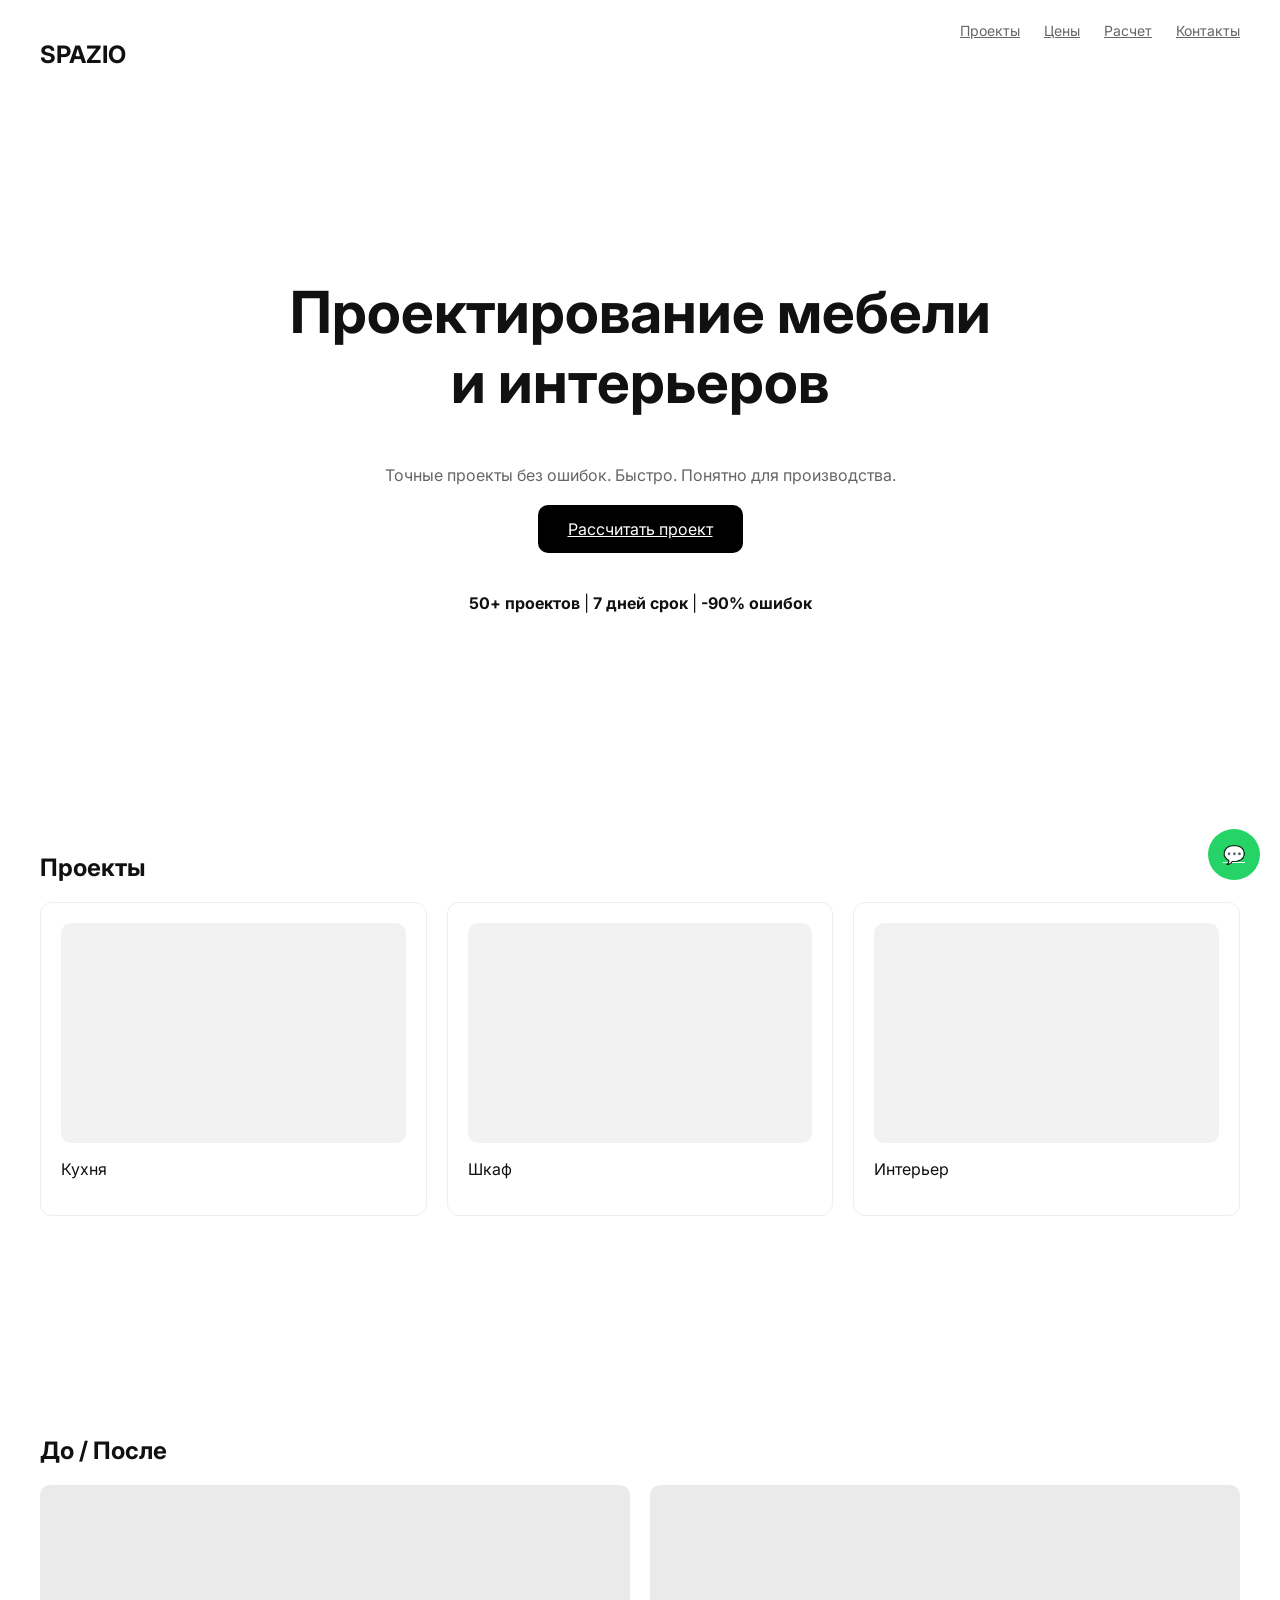
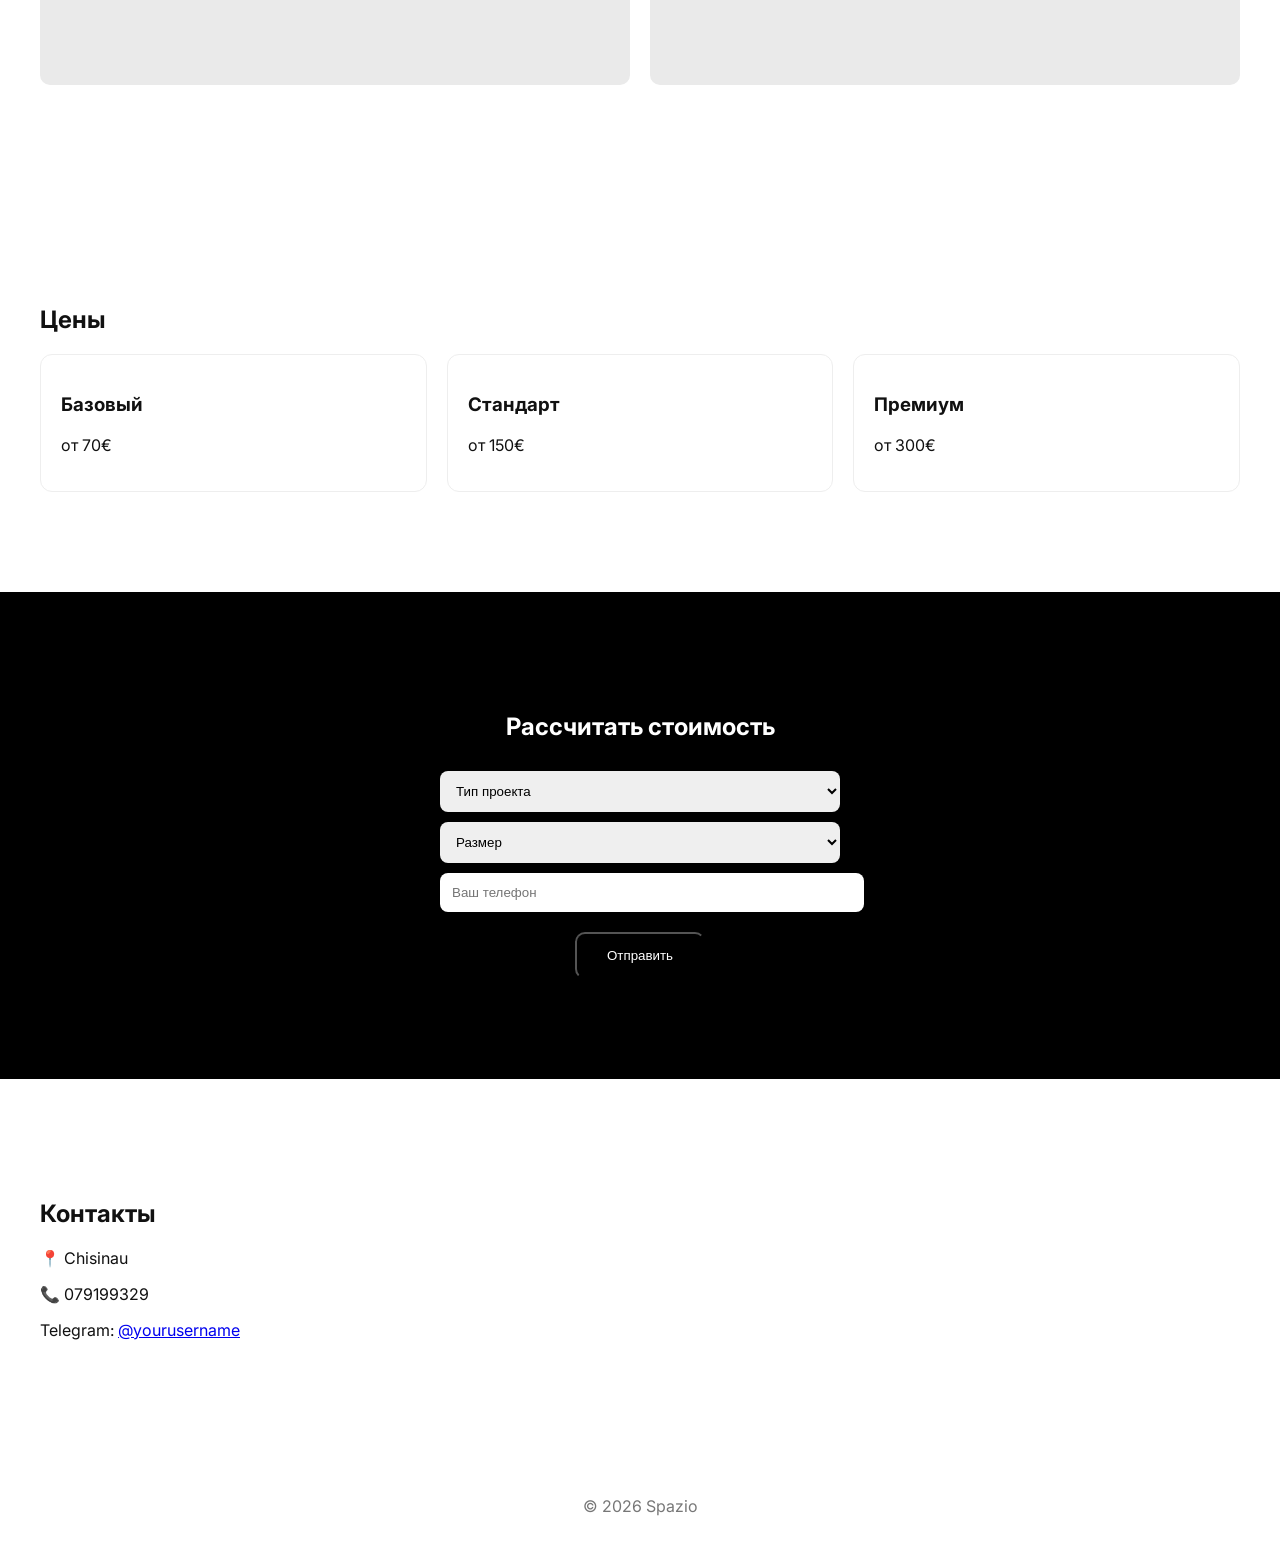
==== index.html @ 17d6f201 "Create index.html" ====
<!DOCTYPE html>
<html lang="ru">
<head>
<meta charset="UTF-8">
<meta name="viewport" content="width=device-width, initial-scale=1.0">

<title>Spazio — Проектирование мебели</title>

<link href="https://fonts.googleapis.com/css2?family=Inter:wght@300;400;500;600;700&display=swap" rel="stylesheet">

<style>
body {
  font-family: 'Inter', sans-serif;
  margin: 0;
  background: #fff;
  color: #111;
}

.container {
  max-width: 1200px;
  margin: auto;
  padding: 20px;
}

header {
  display: flex;
  justify-content: space-between;
  padding: 20px;
}

nav a {
  margin-left: 20px;
  color: #666;
  font-size: 14px;
}

.hero {
  text-align: center;
  padding: 120px 20px;
}

.hero h1 {
  font-size: 58px;
}

.hero p {
  color: #666;
  max-width: 600px;
  margin: auto;
}

.btn {
  background: #000;
  color: #fff;
  padding: 14px 30px;
  border-radius: 10px;
  display: inline-block;
  margin-top: 20px;
}

.section {
  padding: 100px 0;
}

.grid {
  display: grid;
  gap: 20px;
}

.grid-3 {
  grid-template-columns: repeat(auto-fit, minmax(280px, 1fr));
}

.card {
  border: 1px solid #eee;
  padding: 20px;
  border-radius: 12px;
  transition: 0.3s;
}

.card:hover {
  transform: translateY(-8px);
}

.project {
  height: 220px;
  background: #f2f2f2;
  border-radius: 10px;
}

.before-after {
  display: grid;
  grid-template-columns: 1fr 1fr;
  gap: 20px;
}

.block {
  height: 200px;
  background: #eaeaea;
  border-radius: 10px;
}

.dark {
  background: #000;
  color: #fff;
  text-align: center;
}

input, select {
  width: 100%;
  padding: 12px;
  margin-top: 10px;
  border: none;
  border-radius: 8px;
}

.quiz {
  max-width: 400px;
  margin: auto;
}

footer {
  text-align: center;
  padding: 40px;
  color: #777;
}

.whatsapp {
  position: fixed;
  bottom: 20px;
  right: 20px;
  background: #25D366;
  color: #fff;
  padding: 15px;
  border-radius: 50%;
  font-size: 18px;
}
</style>
</head>

<body>

<header class="container">
  <h2>SPAZIO</h2>
  <nav>
    <a href="#projects">Проекты</a>
    <a href="#prices">Цены</a>
    <a href="#quiz">Расчет</a>
    <a href="#contacts">Контакты</a>
  </nav>
</header>

<section class="hero">
  <h1>Проектирование мебели<br>и интерьеров</h1>
  <p>Точные проекты без ошибок. Быстро. Понятно для производства.</p>
  <a href="#quiz" class="btn">Рассчитать проект</a>

  <div style="margin-top:40px;">
    <b>50+ проектов</b> | <b>7 дней срок</b> | <b>-90% ошибок</b>
  </div>
</section>

<section id="projects" class="section container">
  <h2>Проекты</h2>
  <div class="grid grid-3">
    <div class="card"><div class="project"></div><p>Кухня</p></div>
    <div class="card"><div class="project"></div><p>Шкаф</p></div>
    <div class="card"><div class="project"></div><p>Интерьер</p></div>
  </div>
</section>

<section class="section container">
  <h2>До / После</h2>
  <div class="before-after">
    <div class="block"></div>
    <div class="block"></div>
  </div>
</section>

<section id="prices" class="section container">
  <h2>Цены</h2>
  <div class="grid grid-3">
    <div class="card"><h3>Базовый</h3><p>от 70€</p></div>
    <div class="card"><h3>Стандарт</h3><p>от 150€</p></div>
    <div class="card"><h3>Премиум</h3><p>от 300€</p></div>
  </div>
</section>

<section id="quiz" class="section dark">
  <h2>Рассчитать стоимость</h2>

  <div class="quiz">
    <select id="type">
      <option>Тип проекта</option>
      <option>Кухня</option>
      <option>Шкаф</option>
    </select>

    <select id="size">
      <option>Размер</option>
      <option>Маленький</option>
      <option>Средний</option>
    </select>

    <input id="phone" placeholder="Ваш телефон">

    <button class="btn" onclick="send()">Отправить</button>
  </div>
</section>

<section id="contacts" class="section container">
  <h2>Контакты</h2>
  <p>📍 Chisinau</p>
  <p>📞 079199329</p>
  <p>
    Telegram: <a href="https://t.me/yourusername">@yourusername</a>
  </p>
</section>

<a class="whatsapp" href="https://wa.me/37379199329">💬</a>

<footer>
  © 2026 Spazio
</footer>

<script>
function send() {
  let type = document.getElementById('type').value;
  let size = document.getElementById('size').value;
  let phone = document.getElementById('phone').value;

  let text = Заявка SPAZIO:%0AТип: ${type}%0AРазмер: ${size}%0AТелефон: ${phone};

  window.open(`https://t.me/share/url?text=${text}`);
}
</script>

</body>
</html>
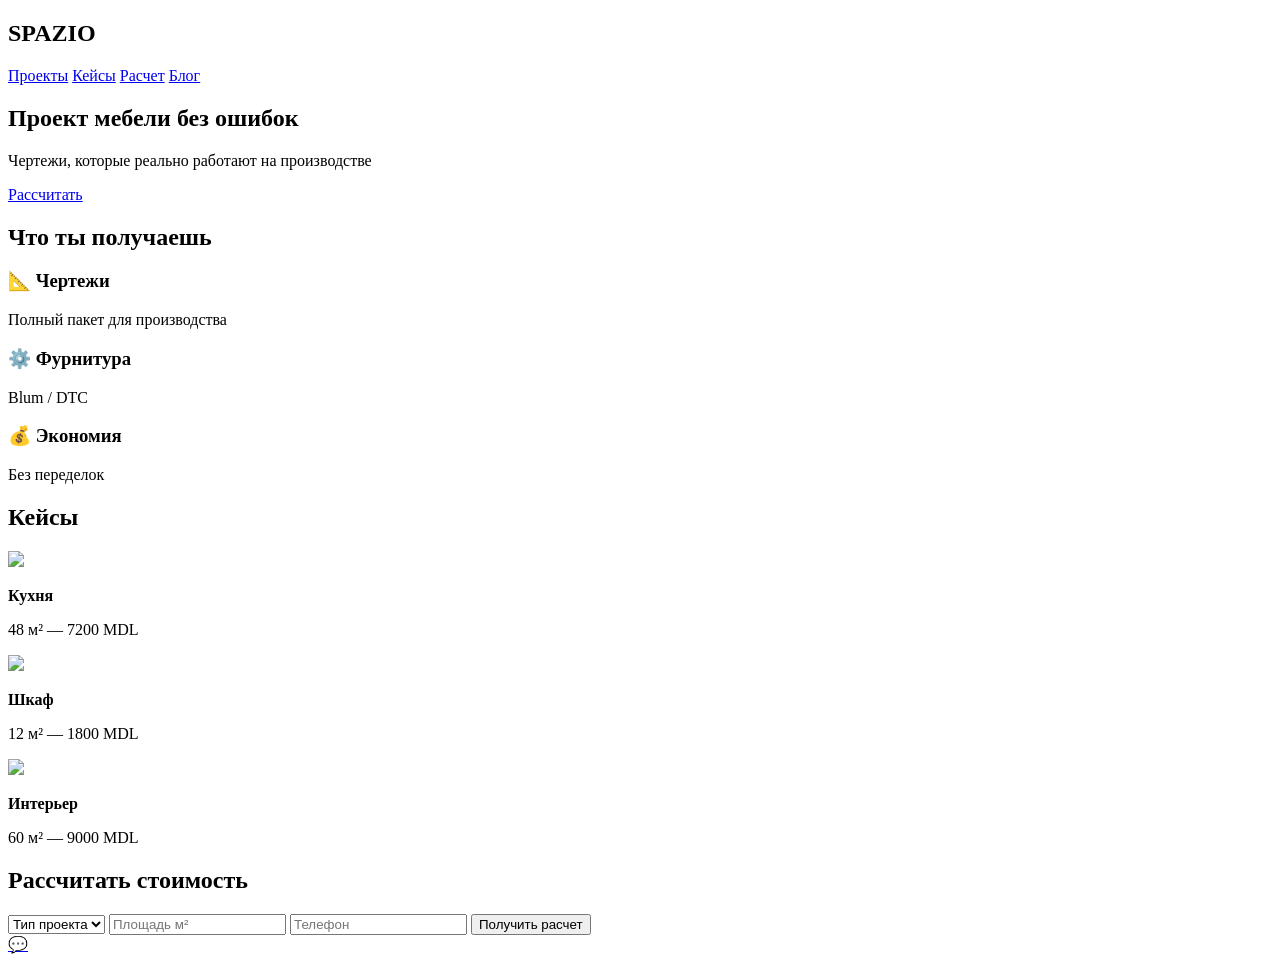
==== commit e489a461: "Update index.html" ====
--- a/index.html
+++ b/index.html
@@ -3,186 +3,68 @@
 <head>
 <meta charset="UTF-8">
 <meta name="viewport" content="width=device-width, initial-scale=1.0">
-
-<title>Spazio — Проектирование мебели</title>
-
-<link href="https://fonts.googleapis.com/css2?family=Inter:wght@300;400;500;600;700&display=swap" rel="stylesheet">
-
-<style>
-body {
-  font-family: 'Inter', sans-serif;
-  margin: 0;
-  background: #fff;
-  color: #111;
-}
-
-.container {
-  max-width: 1200px;
-  margin: auto;
-  padding: 20px;
-}
-
-header {
-  display: flex;
-  justify-content: space-between;
-  padding: 20px;
-}
-
-nav a {
-  margin-left: 20px;
-  color: #666;
-  font-size: 14px;
-}
-
-.hero {
-  text-align: center;
-  padding: 120px 20px;
-}
-
-.hero h1 {
-  font-size: 58px;
-}
-
-.hero p {
-  color: #666;
-  max-width: 600px;
-  margin: auto;
-}
-
-.btn {
-  background: #000;
-  color: #fff;
-  padding: 14px 30px;
-  border-radius: 10px;
-  display: inline-block;
-  margin-top: 20px;
-}
-
-.section {
-  padding: 100px 0;
-}
-
-.grid {
-  display: grid;
-  gap: 20px;
-}
-
-.grid-3 {
-  grid-template-columns: repeat(auto-fit, minmax(280px, 1fr));
-}
-
-.card {
-  border: 1px solid #eee;
-  padding: 20px;
-  border-radius: 12px;
-  transition: 0.3s;
-}
-
-.card:hover {
-  transform: translateY(-8px);
-}
-
-.project {
-  height: 220px;
-  background: #f2f2f2;
-  border-radius: 10px;
-}
-
-.before-after {
-  display: grid;
-  grid-template-columns: 1fr 1fr;
-  gap: 20px;
-}
-
-.block {
-  height: 200px;
-  background: #eaeaea;
-  border-radius: 10px;
-}
-
-.dark {
-  background: #000;
-  color: #fff;
-  text-align: center;
-}
-
-input, select {
-  width: 100%;
-  padding: 12px;
-  margin-top: 10px;
-  border: none;
-  border-radius: 8px;
-}
-
-.quiz {
-  max-width: 400px;
-  margin: auto;
-}
-
-footer {
-  text-align: center;
-  padding: 40px;
-  color: #777;
-}
-
-.whatsapp {
-  position: fixed;
-  bottom: 20px;
-  right: 20px;
-  background: #25D366;
-  color: #fff;
-  padding: 15px;
-  border-radius: 50%;
-  font-size: 18px;
-}
-</style>
+<title>Spazio — Проект мебели</title>
+<link href="https://fonts.googleapis.com/css2?family=Inter:wght@300;400;600;700&display=swap" rel="stylesheet">
+<link rel="stylesheet" href="style.css">
 </head>
-
 <body>
 
-<header class="container">
+<header class="container header">
   <h2>SPAZIO</h2>
   <nav>
     <a href="#projects">Проекты</a>
-    <a href="#prices">Цены</a>
+    <a href="#cases">Кейсы</a>
     <a href="#quiz">Расчет</a>
-    <a href="#contacts">Контакты</a>
+    <a href="blog.html">Блог</a>
   </nav>
 </header>
 
 <section class="hero">
-  <h1>Проектирование мебели<br>и интерьеров</h1>
-  <p>Точные проекты без ошибок. Быстро. Понятно для производства.</p>
-  <a href="#quiz" class="btn">Рассчитать проект</a>
+  <h1 class="fade-up">Проект мебели без ошибок</h1>
+  <p class="fade-up delay">Чертежи, которые реально работают на производстве</p>
+  <a href="#quiz" class="btn fade-up delay2">Рассчитать</a>
+</section>
 
-  <div style="margin-top:40px;">
-    <b>50+ проектов</b> | <b>7 дней срок</b> | <b>-90% ошибок</b>
+<section id="projects" class="section container">
+  <h2>Что ты получаешь</h2>
+  <div class="grid grid-3">
+    <div class="card hover">
+      <h3>📐 Чертежи</h3>
+      <p>Полный пакет для производства</p>
+    </div>
+    <div class="card hover">
+      <h3>⚙️ Фурнитура</h3>
+      <p>Blum / DTC</p>
+    </div>
+    <div class="card hover">
+      <h3>💰 Экономия</h3>
+      <p>Без переделок</p>
+    </div>
   </div>
 </section>
 
-<section id="projects" class="section container">
-  <h2>Проекты</h2>
+<section id="cases" class="section container">
+  <h2>Кейсы</h2>
   <div class="grid grid-3">
-    <div class="card"><div class="project"></div><p>Кухня</p></div>
-    <div class="card"><div class="project"></div><p>Шкаф</p></div>
-    <div class="card"><div class="project"></div><p>Интерьер</p></div>
-  </div>
-</section>
 
-<section class="section container">
-  <h2>До / После</h2>
-  <div class="before-after">
-    <div class="block"></div>
-    <div class="block"></div>
-  </div>
-</section>
+    <div class="card">
+      <img src="https://images.unsplash.com/photo-1556911220-e15b29be8c8f">
+      <p><b>Кухня</b></p>
+      <p>48 м² — 7200 MDL</p>
+    </div>
 
-<section id="prices" class="section container">
-  <h2>Цены</h2>
-  <div class="grid grid-3">
-    <div class="card"><h3>Базовый</h3><p>от 70€</p></div>
-    <div class="card"><h3>Стандарт</h3><p>от 150€</p></div>
-    <div class="card"><h3>Премиум</h3><p>от 300€</p></div>
+    <div class="card">
+      <img src="https://images.unsplash.com/photo-1595526114035-0d45ed16cfbf">
+      <p><b>Шкаф</b></p>
+      <p>12 м² — 1800 MDL</p>
+    </div>
+
+    <div class="card">
+      <img src="https://images.unsplash.com/photo-1505691938895-1758d7feb511">
+      <p><b>Интерьер</b></p>
+      <p>60 м² — 9000 MDL</p>
+    </div>
+
   </div>
 </section>
 
@@ -196,44 +78,15 @@
       <option>Шкаф</option>
     </select>
 
-    <select id="size">
-      <option>Размер</option>
-      <option>Маленький</option>
-      <option>Средний</option>
-    </select>
+    <input id="area" placeholder="Площадь м²">
+    <input id="phone" placeholder="Телефон">
 
-    <input id="phone" placeholder="Ваш телефон">
-
-    <button class="btn" onclick="send()">Отправить</button>
+    <button class="btn" onclick="send()">Получить расчет</button>
   </div>
 </section>
 
-<section id="contacts" class="section container">
-  <h2>Контакты</h2>
-  <p>📍 Chisinau</p>
-  <p>📞 079199329</p>
-  <p>
-    Telegram: <a href="https://t.me/yourusername">@yourusername</a>
-  </p>
-</section>
+<a class="floating" href="https://t.me/share/url">💬</a>
 
-<a class="whatsapp" href="https://wa.me/37379199329">💬</a>
-
-<footer>
-  © 2026 Spazio
-</footer>
-
-<script>
-function send() {
-  let type = document.getElementById('type').value;
-  let size = document.getElementById('size').value;
-  let phone = document.getElementById('phone').value;
-
-  let text = Заявка SPAZIO:%0AТип: ${type}%0AРазмер: ${size}%0AТелефон: ${phone};
-
-  window.open(`https://t.me/share/url?text=${text}`);
-}
-</script>
-
+<script src="script.js"></script>
 </body>
 </html>
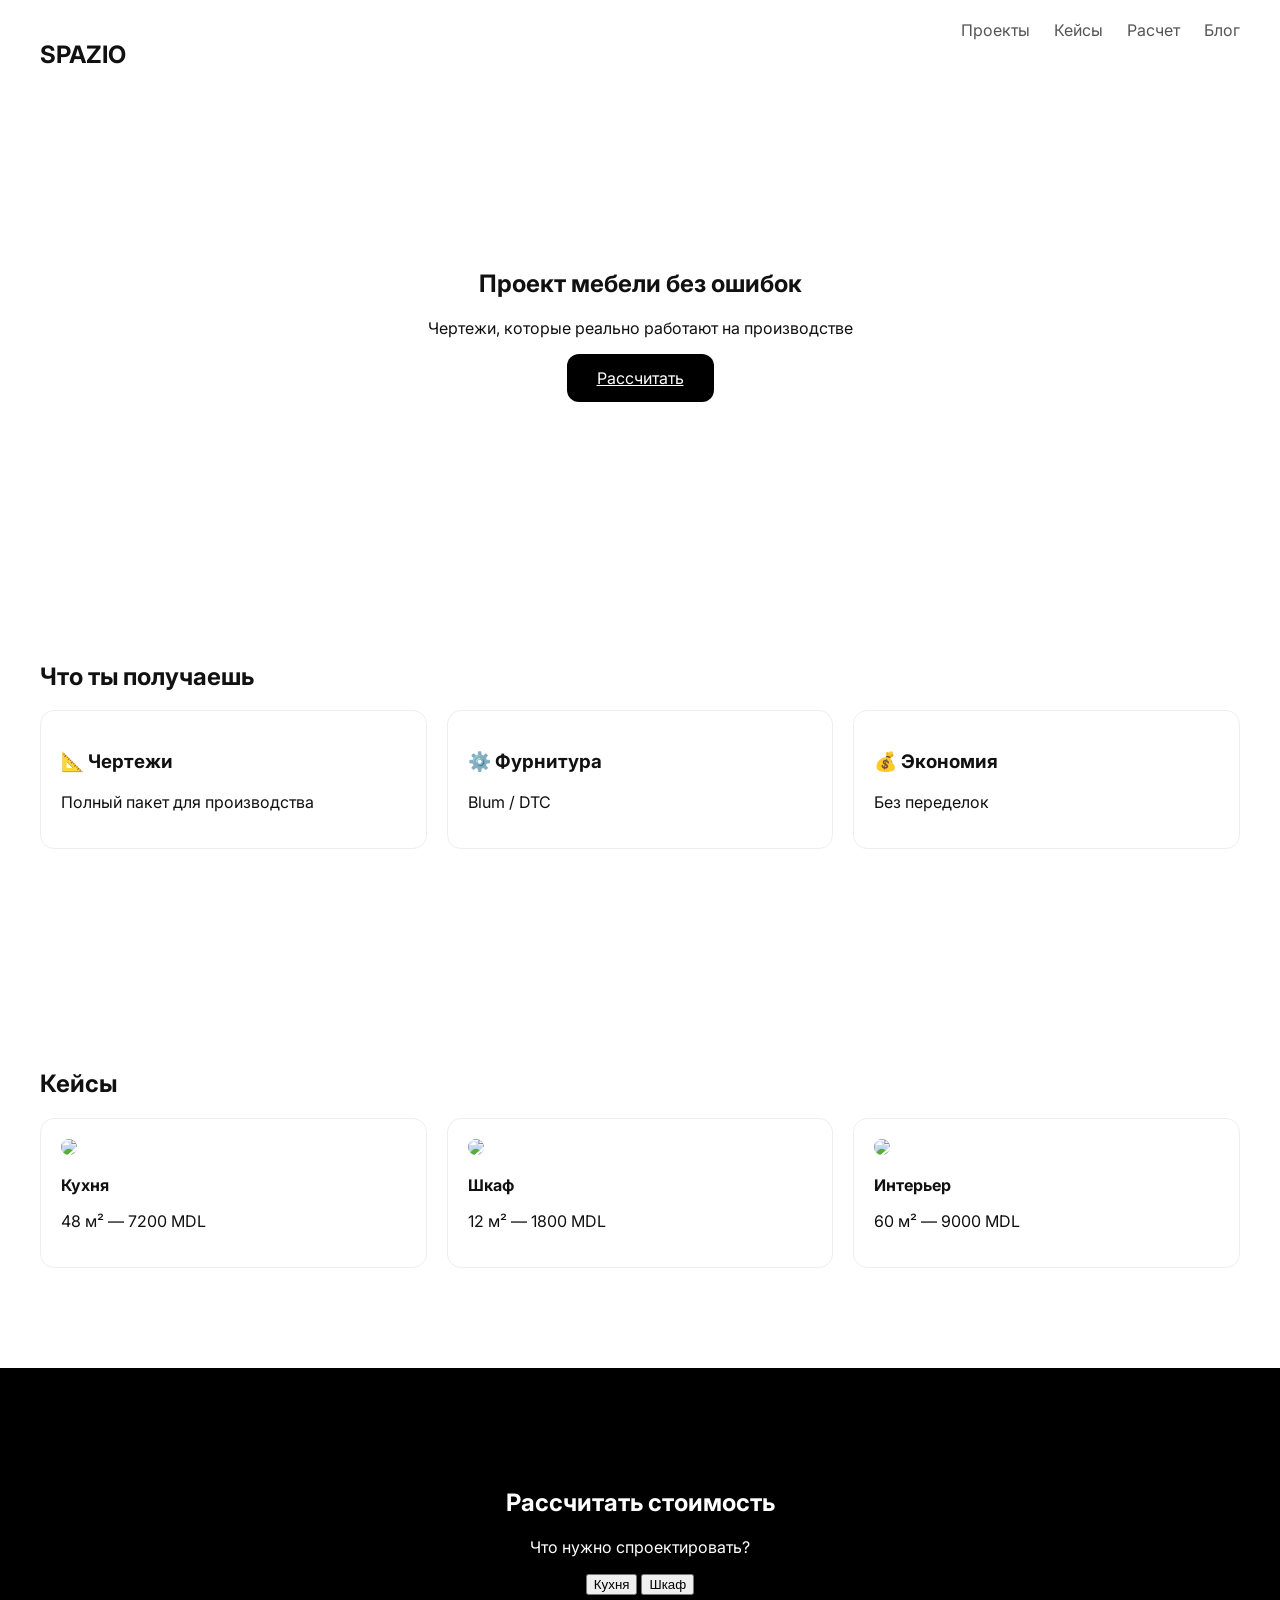
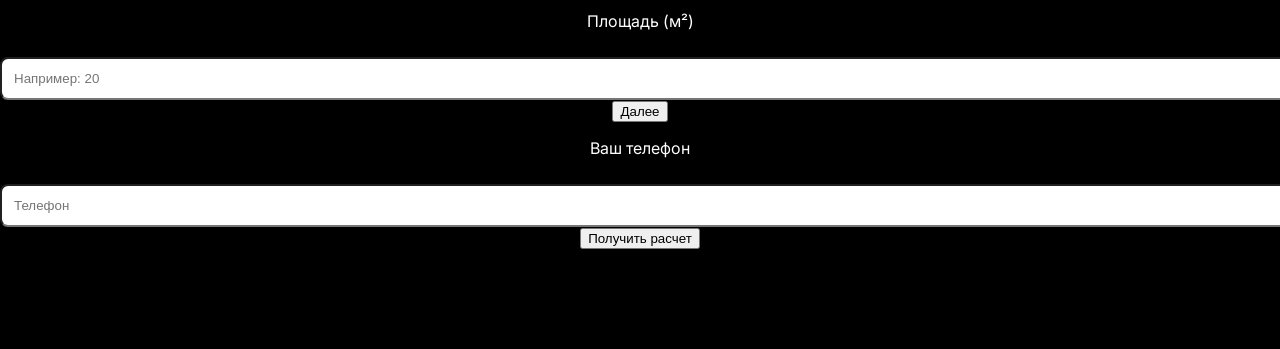
==== commit c13b368d: "Update index.html" ====
--- a/index.html
+++ b/index.html
@@ -67,25 +67,36 @@
 
   </div>
 </section>
-
 <section id="quiz" class="section dark">
   <h2>Рассчитать стоимость</h2>
 
-  <div class="quiz">
-    <select id="type">
-      <option>Тип проекта</option>
-      <option>Кухня</option>
-      <option>Шкаф</option>
-    </select>
+  <div class="quiz-box">
 
-    <input id="area" placeholder="Площадь м²">
-    <input id="phone" placeholder="Телефон">
+    <div class="progress">
+      <div class="progress-bar" id="progress"></div>
+    </div>
 
-    <button class="btn" onclick="send()">Получить расчет</button>
+    <div class="step active" data-step="1">
+      <p>Что нужно спроектировать?</p>
+      <button onclick="nextStep(1, 'Кухня')">Кухня</button>
+      <button onclick="nextStep(1, 'Шкаф')">Шкаф</button>
+    </div>
+
+    <div class="step" data-step="2">
+      <p>Площадь (м²)</p>
+      <input id="area" type="number" placeholder="Например: 20">
+      <button onclick="nextStep(2)">Далее</button>
+    </div>
+
+    <div class="step" data-step="3">
+      <p>Ваш телефон</p>
+      <input id="phone" placeholder="Телефон">
+      <div id="priceBox"></div>
+      <button onclick="send()">Получить расчет</button>
+    </div>
+
   </div>
 </section>
-
-<a class="floating" href="https://t.me/share/url">💬</a>
 
 <script src="script.js"></script>
 </body>
--- a/style.css
+++ b/style.css
@@ -0,0 +1,101 @@
+body {
+  font-family: 'Inter', sans-serif;
+  margin: 0;
+  background: #fff;
+  color: #111;
+}
+
+.container {
+  max-width: 1200px;
+  margin: auto;
+  padding: 20px;
+}
+
+.header {
+  display: flex;
+  justify-content: space-between;
+}
+
+nav a {
+  margin-left: 20px;
+  text-decoration: none;
+  color: #555;
+}
+
+.hero {
+  text-align: center;
+  padding: 140px 20px;
+}
+
+.btn {
+  background: black;
+  color: white;
+  padding: 14px 30px;
+  border-radius: 12px;
+  display: inline-block;
+}
+
+.section {
+  padding: 100px 0;
+}
+
+.grid {
+  display: grid;
+  gap: 20px;
+}
+
+.grid-3 {
+  grid-template-columns: repeat(auto-fit, minmax(280px, 1fr));
+}
+
+.card {
+  border: 1px solid #eee;
+  padding: 20px;
+  border-radius: 14px;
+  transition: 0.3s;
+}
+
+.card img {
+  width: 100%;
+  border-radius: 10px;
+}
+
+.hover:hover {
+  transform: translateY(-10px) scale(1.03);
+}
+
+.dark {
+  background: black;
+  color: white;
+  text-align: center;
+}
+
+input, select {
+  width: 100%;
+  padding: 12px;
+  margin-top: 10px;
+  border-radius: 8px;
+}
+
+.fade-up {
+  opacity: 0;
+  transform: translateY(30px);
+  animation: fadeUp 1s forwards;
+}
+
+.delay { animation-delay: .3s; }
+.delay2 { animation-delay: .6s; }
+
+@keyframes fadeUp {
+  to { opacity:1; transform:translateY(0); }
+}
+
+.floating {
+  position: fixed;
+  bottom: 20px;
+  right: 20px;
+  background: black;
+  color: white;
+  padding: 15px;
+  border-radius: 50%;
+}
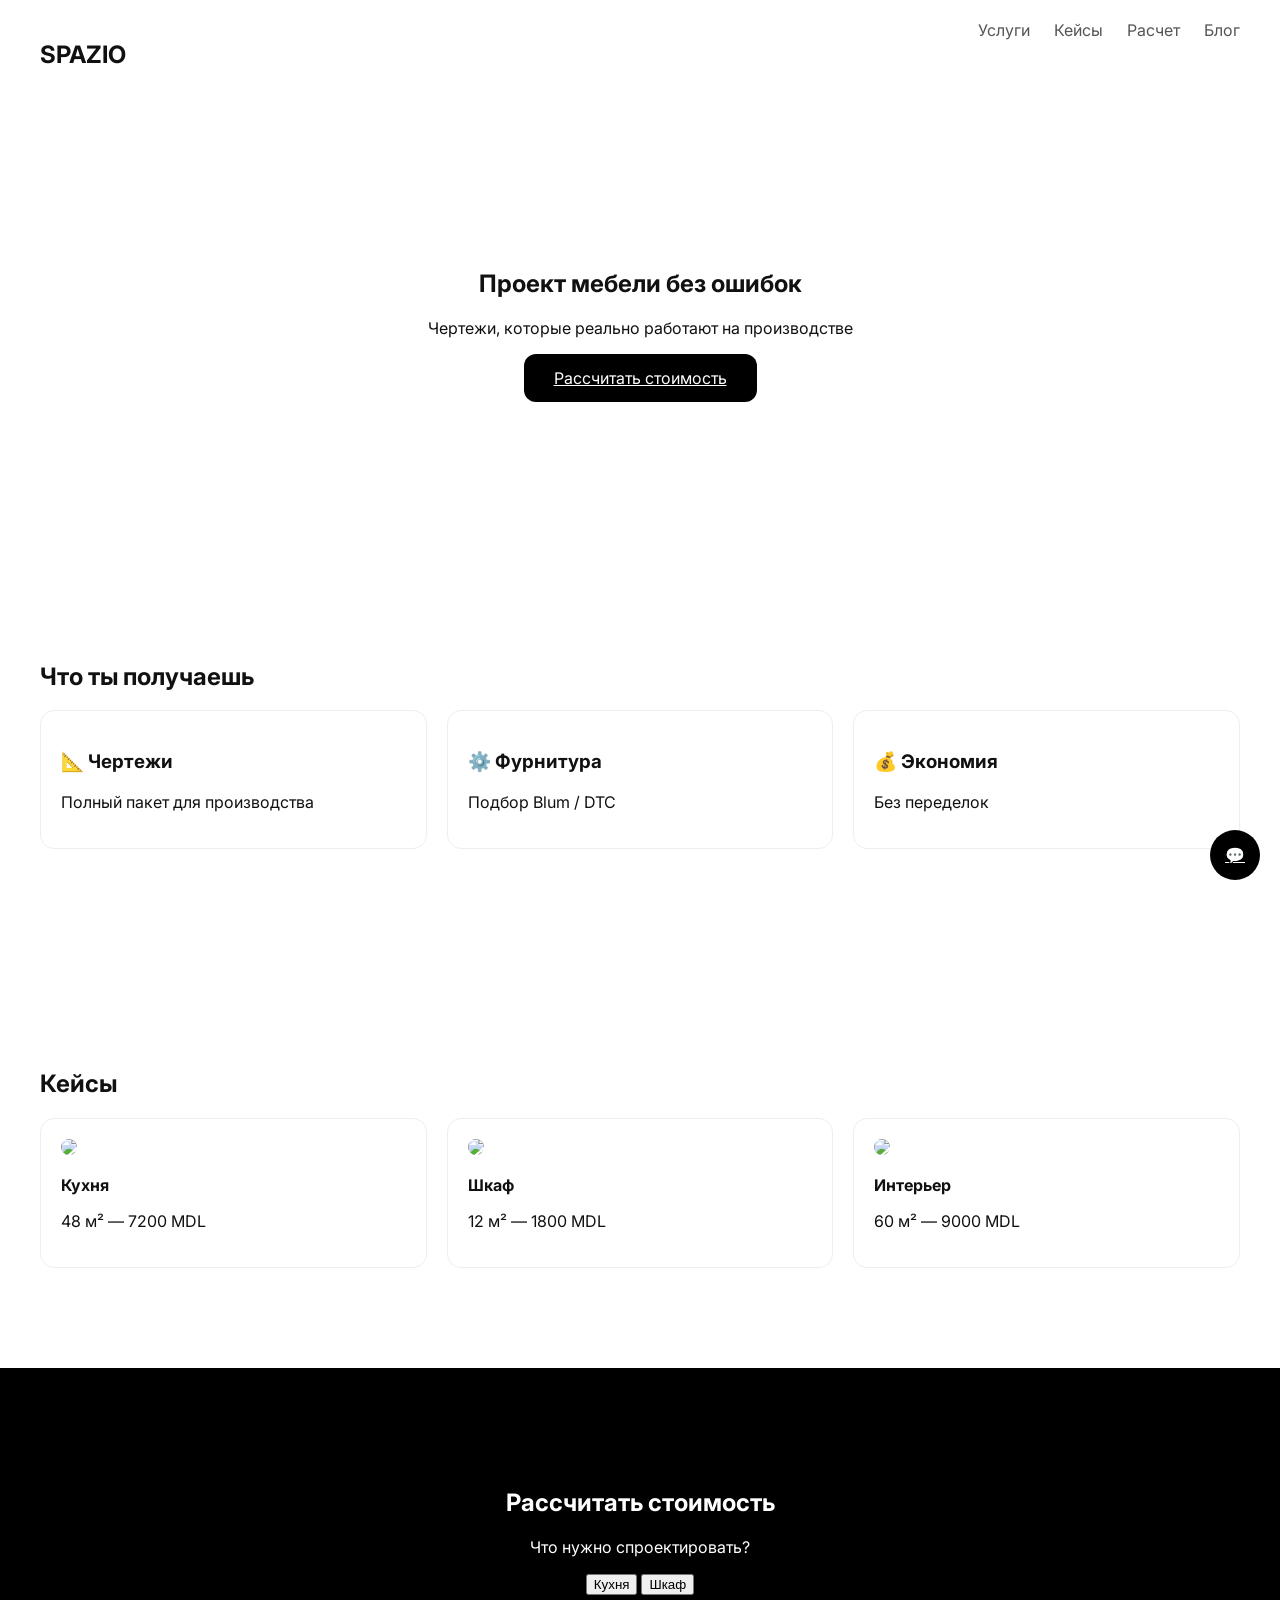
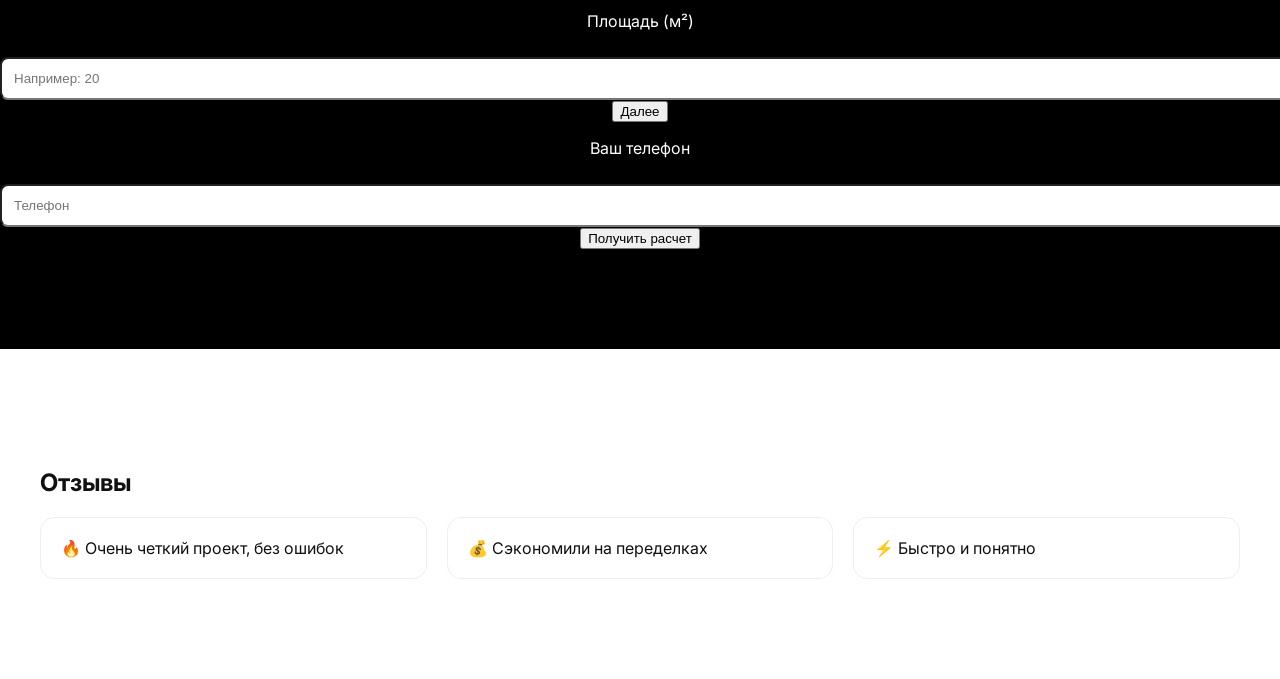
==== commit f328eb4f: "Update index.html" ====
--- a/index.html
+++ b/index.html
@@ -12,7 +12,7 @@
 <header class="container header">
   <h2>SPAZIO</h2>
   <nav>
-    <a href="#projects">Проекты</a>
+    <a href="#projects">Услуги</a>
     <a href="#cases">Кейсы</a>
     <a href="#quiz">Расчет</a>
     <a href="blog.html">Блог</a>
@@ -20,9 +20,9 @@
 </header>
 
 <section class="hero">
-  <h1 class="fade-up">Проект мебели без ошибок</h1>
-  <p class="fade-up delay">Чертежи, которые реально работают на производстве</p>
-  <a href="#quiz" class="btn fade-up delay2">Рассчитать</a>
+  <h1>Проект мебели без ошибок</h1>
+  <p>Чертежи, которые реально работают на производстве</p>
+  <a href="#quiz" class="btn">Рассчитать стоимость</a>
 </section>
 
 <section id="projects" class="section container">
@@ -34,7 +34,7 @@
     </div>
     <div class="card hover">
       <h3>⚙️ Фурнитура</h3>
-      <p>Blum / DTC</p>
+      <p>Подбор Blum / DTC</p>
     </div>
     <div class="card hover">
       <h3>💰 Экономия</h3>
@@ -67,6 +67,7 @@
 
   </div>
 </section>
+
 <section id="quiz" class="section dark">
   <h2>Рассчитать стоимость</h2>
 
@@ -98,6 +99,17 @@
   </div>
 </section>
 
+<section class="section container">
+  <h2>Отзывы</h2>
+  <div class="grid grid-3">
+    <div class="card">🔥 Очень четкий проект, без ошибок</div>
+    <div class="card">💰 Сэкономили на переделках</div>
+    <div class="card">⚡ Быстро и понятно</div>
+  </div>
+</section>
+
+<a class="floating" href="https://t.me/share/url">💬</a>
+
 <script src="script.js"></script>
 </body>
 </html>
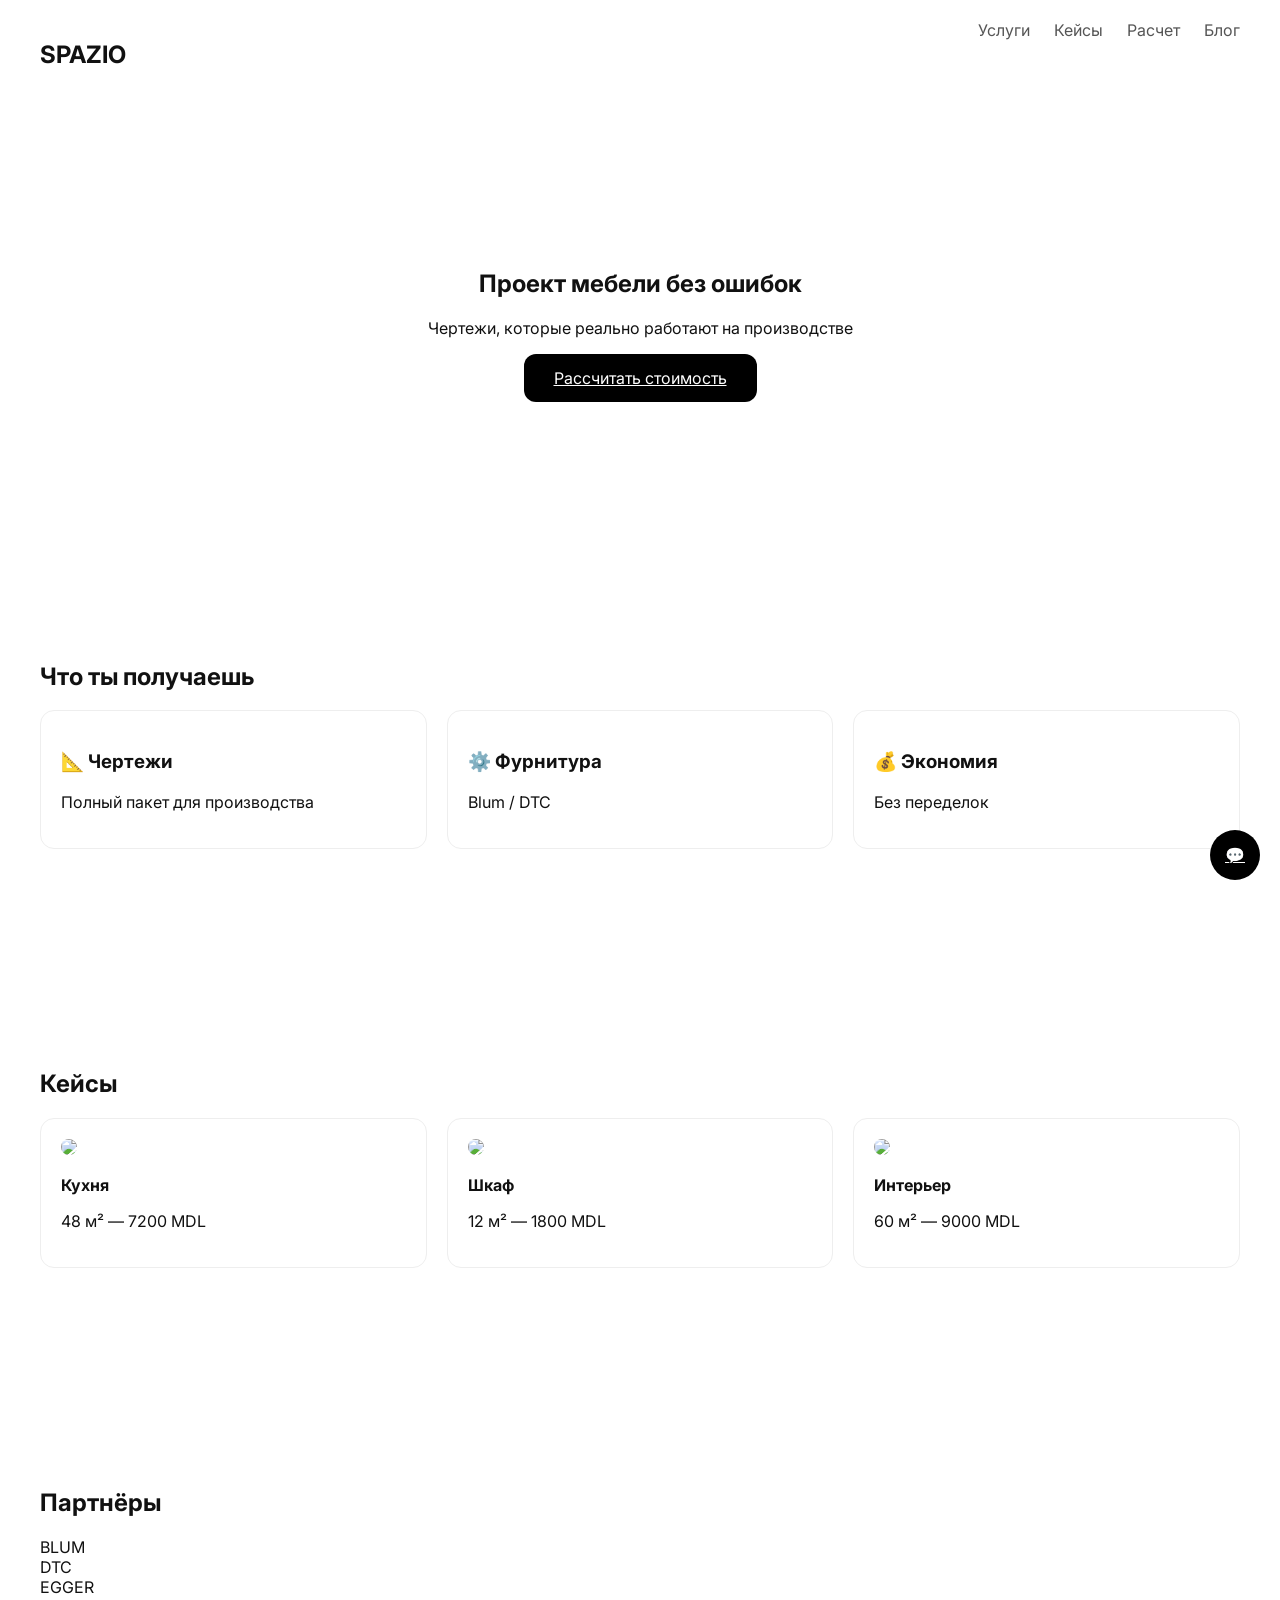
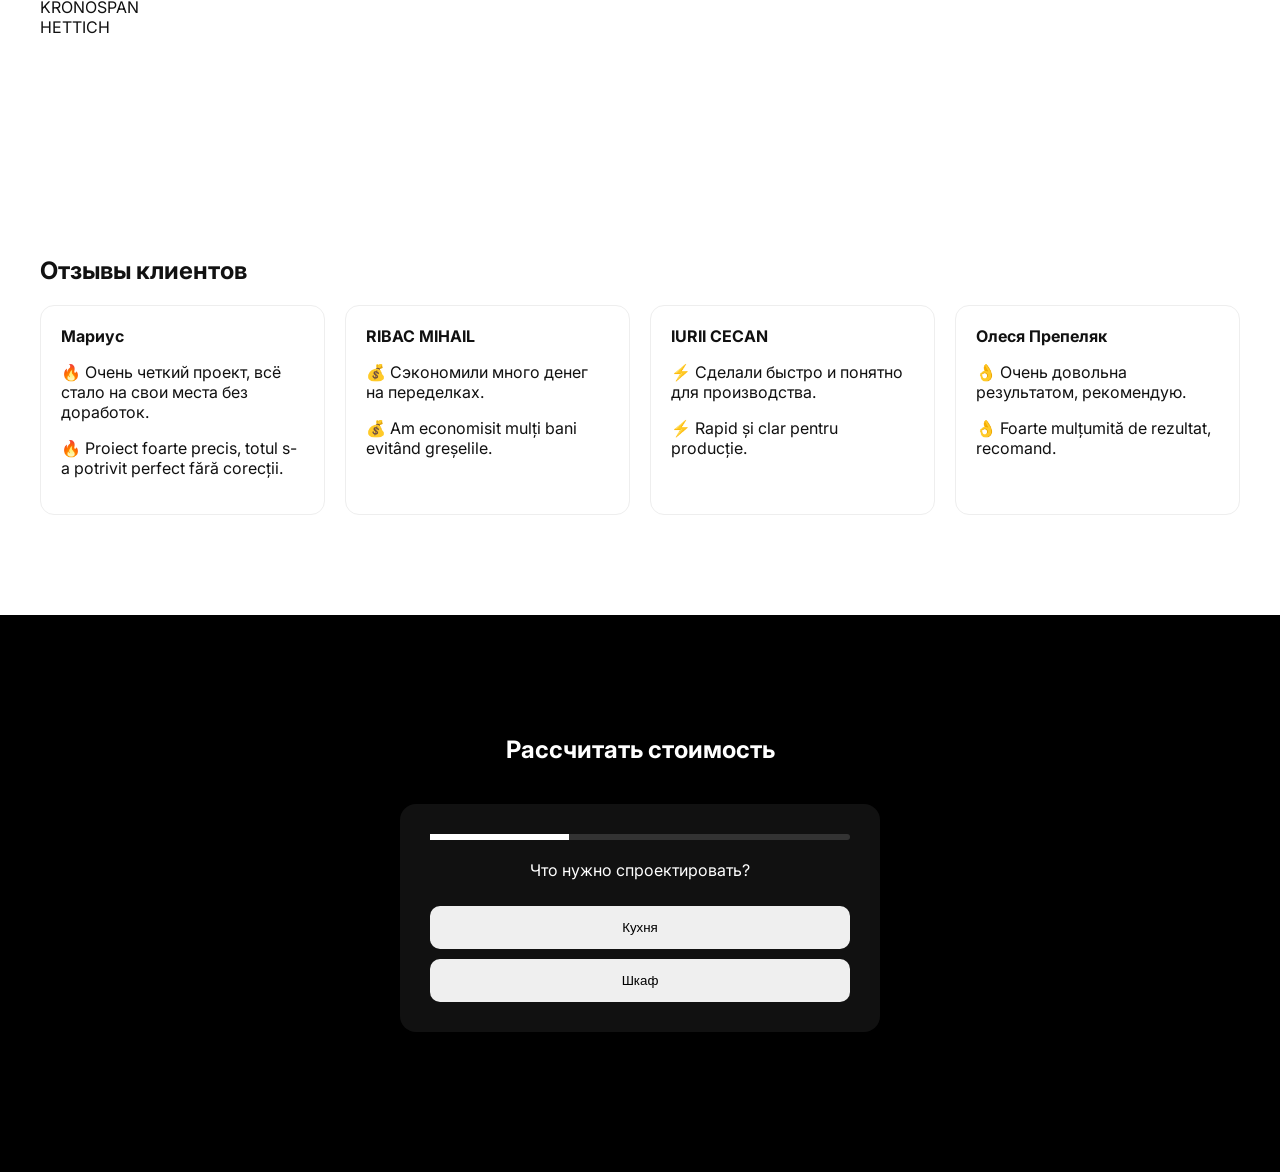
==== commit 1fc17dbd: "Update index.html" ====
--- a/index.html
+++ b/index.html
@@ -34,7 +34,7 @@
     </div>
     <div class="card hover">
       <h3>⚙️ Фурнитура</h3>
-      <p>Подбор Blum / DTC</p>
+      <p>Blum / DTC</p>
     </div>
     <div class="card hover">
       <h3>💰 Экономия</h3>
@@ -63,6 +63,51 @@
       <img src="https://images.unsplash.com/photo-1505691938895-1758d7feb511">
       <p><b>Интерьер</b></p>
       <p>60 м² — 9000 MDL</p>
+    </div>
+
+  </div>
+</section>
+
+<!-- 🤝 ПАРТНЕРЫ -->
+<section class="section container">
+  <h2>Партнёры</h2>
+  <div class="partners">
+    <div>BLUM</div>
+    <div>DTC</div>
+    <div>EGGER</div>
+    <div>KRONOSPAN</div>
+    <div>HETTICH</div>
+  </div>
+</section>
+
+<!-- ⭐ ОТЗЫВЫ -->
+<section class="section container">
+  <h2>Отзывы клиентов</h2>
+
+  <div class="grid grid-3">
+
+    <div class="card">
+      <b>Мариус</b>
+      <p>🔥 Очень четкий проект, всё стало на свои места без доработок.</p>
+      <p>🔥 Proiect foarte precis, totul s-a potrivit perfect fără corecții.</p>
+    </div>
+
+    <div class="card">
+      <b>RIBAC MIHAIL</b>
+      <p>💰 Сэкономили много денег на переделках.</p>
+      <p>💰 Am economisit mulți bani evitând greșelile.</p>
+    </div>
+
+    <div class="card">
+      <b>IURII CECAN</b>
+      <p>⚡ Сделали быстро и понятно для производства.</p>
+      <p>⚡ Rapid și clar pentru producție.</p>
+    </div>
+
+    <div class="card">
+      <b>Олеся Препеляк</b>
+      <p>👌 Очень довольна результатом, рекомендую.</p>
+      <p>👌 Foarte mulțumită de rezultat, recomand.</p>
     </div>
 
   </div>
@@ -99,15 +144,6 @@
   </div>
 </section>
 
-<section class="section container">
-  <h2>Отзывы</h2>
-  <div class="grid grid-3">
-    <div class="card">🔥 Очень четкий проект, без ошибок</div>
-    <div class="card">💰 Сэкономили на переделках</div>
-    <div class="card">⚡ Быстро и понятно</div>
-  </div>
-</section>
-
 <a class="floating" href="https://t.me/share/url">💬</a>
 
 <script src="script.js"></script>
--- a/style.css
+++ b/style.css
@@ -70,24 +70,57 @@
   text-align: center;
 }
 
-input, select {
-  width: 100%;
-  padding: 12px;
-  margin-top: 10px;
-  border-radius: 8px;
+.quiz-box {
+  max-width: 420px;
+  margin: 40px auto;
+  background: #111;
+  padding: 30px;
+  border-radius: 16px;
 }
 
-.fade-up {
-  opacity: 0;
-  transform: translateY(30px);
-  animation: fadeUp 1s forwards;
+.step {
+  display: none;
+  animation: fade 0.4s;
 }
 
-.delay { animation-delay: .3s; }
-.delay2 { animation-delay: .6s; }
+.step.active {
+  display: block;
+}
 
-@keyframes fadeUp {
-  to { opacity:1; transform:translateY(0); }
+.step button {
+  width: 100%;
+  margin-top: 10px;
+  padding: 14px;
+  border-radius: 10px;
+  border: none;
+  cursor: pointer;
+}
+
+input {
+  width: 100%;
+  padding: 14px;
+  margin-top: 10px;
+  border-radius: 10px;
+  border: none;
+}
+
+.progress {
+  height: 6px;
+  background: #333;
+  border-radius: 10px;
+  margin-bottom: 20px;
+}
+
+.progress-bar {
+  height: 100%;
+  width: 33%;
+  background: white;
+  transition: 0.3s;
+}
+
+#priceBox {
+  margin-top: 10px;
+  font-weight: bold;
 }
 
 .floating {
@@ -99,3 +132,8 @@
   padding: 15px;
   border-radius: 50%;
 }
+
+@keyframes fade {
+  from {opacity: 0; transform: translateY(10px);}
+  to {opacity: 1; transform: translateY(0);}
+}
